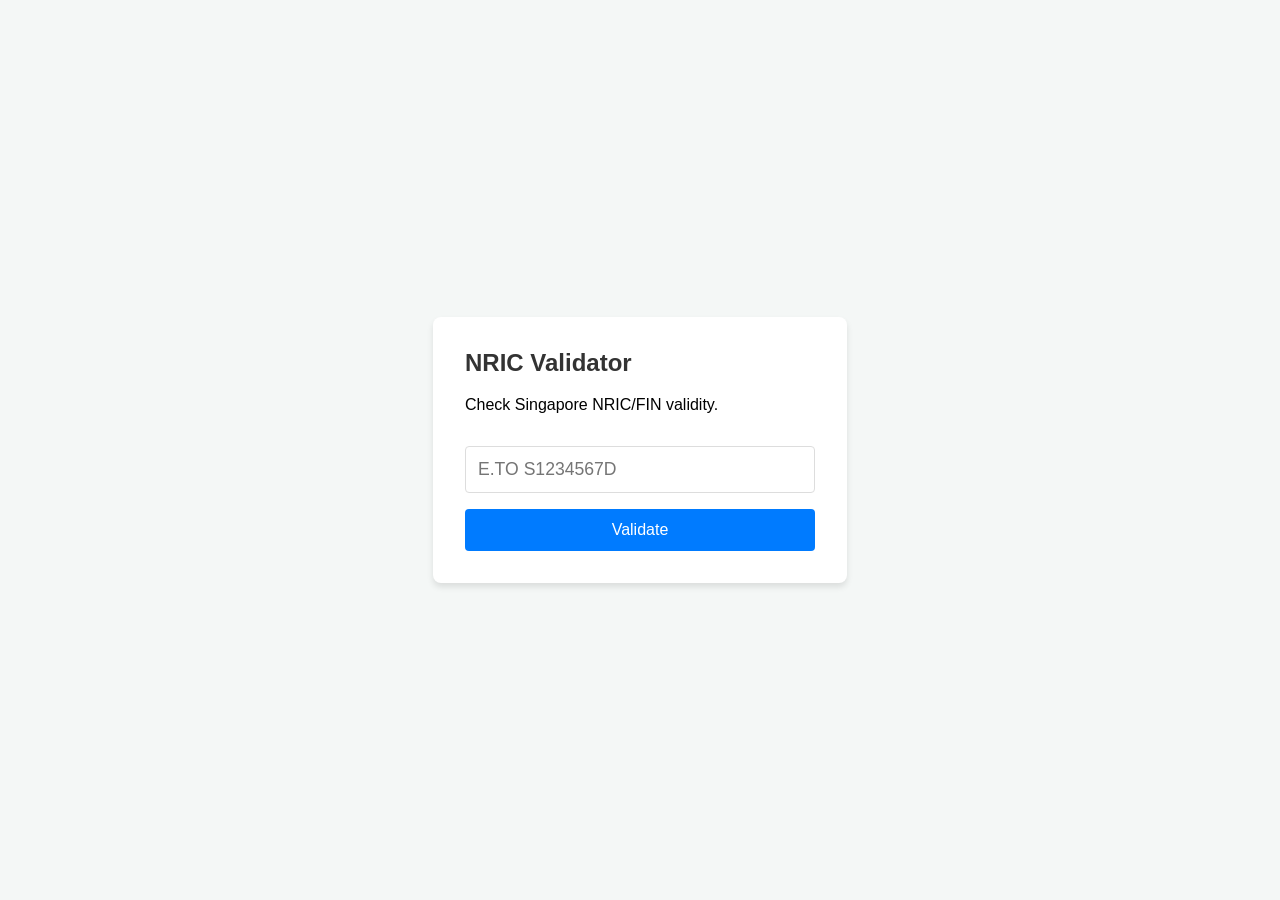
==== index.html @ 9c45eb60 "Add NRIC validator web app" ====
<!DOCTYPE html>
<html lang="en">
<head>
    <meta charset="UTF-8">
    <meta name="viewport" content="width=device-width, initial-scale=1.0">
    <title>NRIC Validator</title>
    <style>
        body {
            font-family: sans-serif;
            display: flex;
            justify-content: center;
            align-items: center;
            height: 100vh;
            margin: 0;
            background-color: #f4f7f6;
        }
        .card {
            background: white;
            padding: 2rem;
            border-radius: 8px;
            box-shadow: 0 4px 6px rgba(0,0,0,0.1);
            width: 350px;
        }
        h2 { margin-top: 0; color: #333; }
        input {
            width: 100%;
            padding: 12px;
            margin: 1rem 0;
            border: 1px solid #ddd;
            border-radius: 4px;
            box-sizing: border-box;
            font-size: 1.1rem;
            text-transform: uppercase;
        }
        button {
            width: 100%;
            padding: 12px;
            background-color: #007bff;
            color: white;
            border: none;
            border-radius: 4px;
            font-size: 1rem;
            cursor: pointer;
        }
        button:hover { background-color: #0056b3; }
        #result {
            margin-top: 1.5rem;
            padding: 1rem;
            border-radius: 4px;
            display: none;
            font-weight: bold;
            text-align: center;
        }
        .valid { background-color: #d4edda; color: #155724; }
        .invalid { background-color: #f8d7da; color: #721c24; }
    </style>
</head>
<body>

<div class="card">
    <h2>NRIC Validator</h2>
    <p>Check Singapore NRIC/FIN validity.</p>
    <input type="text" id="nricInput" placeholder="e.to S1234567D" maxlength="9">
    <button onclick="validate()">Validate</button>
    <div id="result"></div>
</div>

<script>
function validate() {
    const input = document.getElementById('nricInput').value.toUpperCase().trim();
    const resultDiv = document.getElementById('result');
    
    if (!/^[STFGIZ]\d{7}[A-Z]$/.test(input)) {
        showResult(false, "Invalid Format! Use S/T/F/G/I/Z + 7 digits + Letter.");
        return;
    }

    const prefix = input[0];
    const digits = input.substring(1, 8).split('').map(Number);
    const checksumChar = input[8];

    // Standard weights for NRIC calculation
    const weights = [2, 7, 6, 5, 4, 3, 2];
    let sum = 0;
    for (let i = 0; i < 7; i++) {
        sum += digits[i] * weights[i];
    }

    // For S and T series, there is an offset adjustment in some implementations.
    // To keep this simple yet effective for a web app demo:
    let remainder = sum % 11;
    
    // The mapping used by most validation algorithms
    const map = ['J', 'Z', 'I', 'H', 'G', 'F', 'E', 'D', 'C', 'B', 'A'];
    const expectedChar = map[remainder];

    if (checksumChar === expectedChar) {
        showResult(true, "Valid NRIC/FIN!");
    } else {
        showResult(false, `Invalid Checksum. Expected ${expectedChar}, but got ${checksumChar}.`);
    }
}

function showResult(isValid, message) {
    const resultDiv = document.getElementById('result');
    resultDiv.textContent = message;
    resultDiv.className = isValid ? 'valid' : 'invalid';
    resultDiv.style.display = 'block';
}
</script>

</body>
</html>
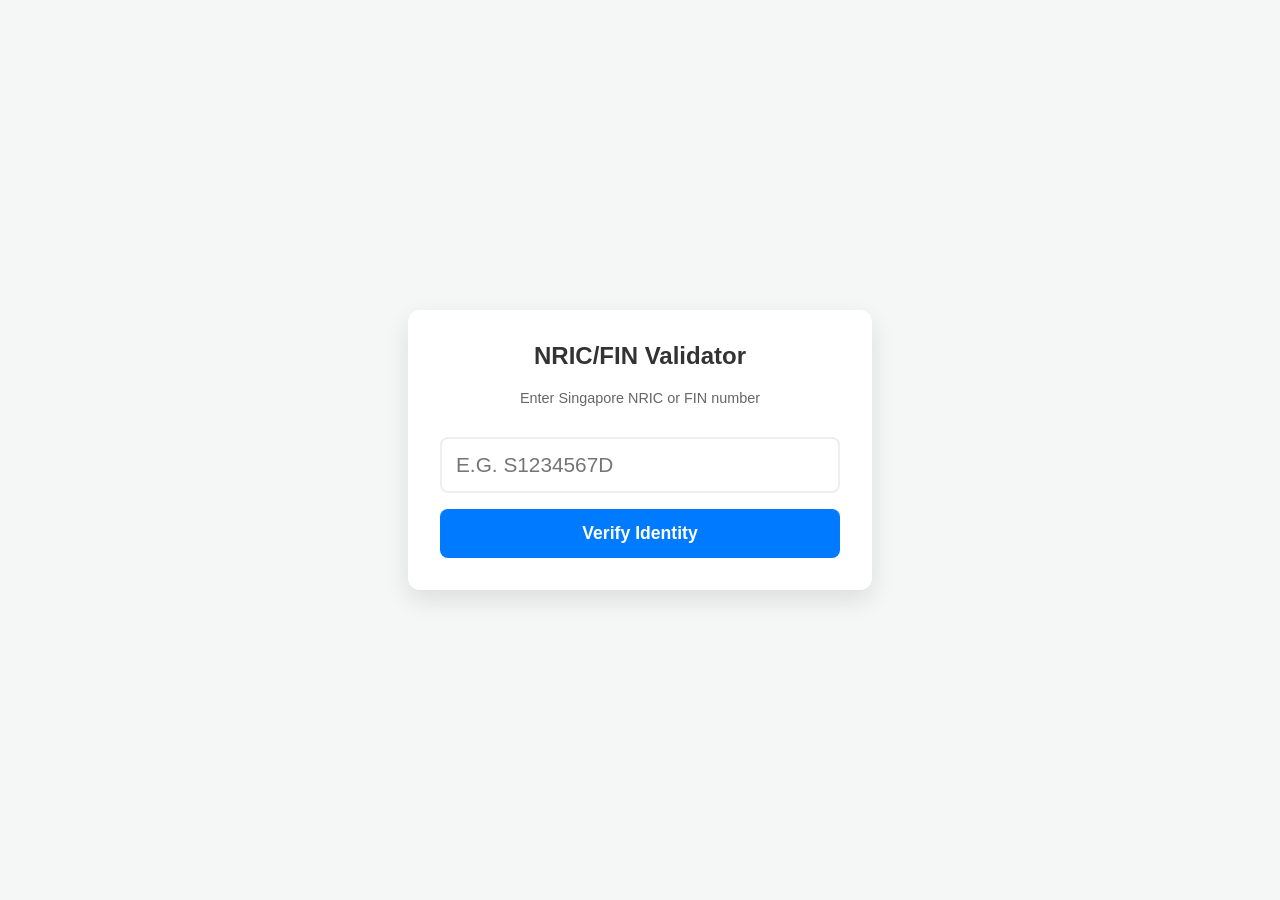
==== commit 6166aba4: "Fix T-series checksum logic with offset" ====
--- a/index.html
+++ b/index.html
@@ -3,10 +3,10 @@
 <head>
     <meta charset="UTF-8">
     <meta name="viewport" content="width=device-width, initial-scale=1.0">
-    <title>NRIC Validator</title>
+    <title>NRIC/FIN Validator</title>
     <style>
         body {
-            font-family: sans-serif;
+            font-family: -apple-system, BlinkMacSystemFont, "Segoe UI", Roboto, Helvetica, Arial, sans-serif;
             display: flex;
             justify-content: center;
             align-items: center;
@@ -17,61 +17,75 @@
         .card {
             background: white;
             padding: 2rem;
-            border-radius: 8px;
-            box-shadow: 0 4px 6px rgba(0,0,0,0.1);
-            width: 350px;
+            border-radius: 12px;
+            box-shadow: 0 10px 25px rgba(0,0,0,0.1);
+            width: 100%;
+            max-width: 400px;
         }
-        h2 { margin-top: 0; color: #333; }
+        h2 { margin-top: 0; color: #333; text-align: center; }
+        p { color: #666; font-size: 0.9rem; text-align: center; }
         input {
             width: 100%;
-            padding: 12px;
+            padding: 14px;
             margin: 1rem 0;
-            border: 1px solid #ddd;
-            border-radius: 4px;
+            border: 2px solid #eee;
+            border-radius: 8px;
             box-sizing: border-box;
-            font-size: 1.1rem;
+            font-size: 1.3rem;
             text-transform: uppercase;
+            transition: border-color 0.3s;
+        }
+        input:focus {
+            outline: none;
+            border-color: #007bff;
         }
         button {
             width: 100%;
-            padding: 12px;
+            padding: 14px;
             background-color: #007bff;
             color: white;
             border: none;
-            border-radius: 4px;
-            font-size: 1rem;
+            border-radius: 8px;
+            font-size: 1.1rem;
+            font-weight: bold;
             cursor: pointer;
+            transition: background 0.3s;
         }
         button:hover { background-color: #0056b3; }
         #result {
             margin-top: 1.5rem;
             padding: 1rem;
-            border-radius: 4px;
+            border-radius: 8px;
             display: none;
             font-weight: bold;
             text-align: center;
+            line-height: 1.4;
         }
-        .valid { background-color: #d4edda; color: #155724; }
-        .invalid { background-color: #f8d7da; color: #721c24; }
+        .valid { background-color: #d4edda; color: #155724; border: 1px solid #c3e6cb; }
+        .invalid { background-color: #f8d7da; color: #721c24; border: 1px solid #f5c6cb; }
     </style>
 </head>
 <body>
 
 <div class="card">
-    <h2>NRIC Validator</h2>
-    <p>Check Singapore NRIC/FIN validity.</p>
-    <input type="text" id="nricInput" placeholder="e.to S1234567D" maxlength="9">
-    <button onclick="validate()">Validate</button>
+    <h2>NRIC/FIN Validator</h2>
+    <p>Enter Singapore NRIC or FIN number</p>
+    <input type="text" id="nricInput" placeholder="e.g. S1234567D" maxlength="9" autocomplete="off">
+    <button onclick="validate()">Verify Identity</button>
     <div id="result"></div>
 </div>
 
 <script>
+/**
+ * Robust Singapore NRIC/FIN Checksum Algorithm
+ */
 function validate() {
     const input = document.getElementById('nricInput').value.toUpperCase().trim();
     const resultDiv = document.getElementById('result');
     
+    // 1. Basic Format Validation (S, T, F, G, I, Z followed by 7 digits and a letter)
     if (!/^[STFGIZ]\d{7}[A-Z]$/.test(input)) {
-        showResult(false, "Invalid Format! Use S/T/F/G/I/Z + 7 digits + Letter.");
+        showResult(false, "Invalid Format!<br><small>Must be S, T, F, G, I, or Z + 7 digits + Letter</small>");
         return;
     }
 
@@ -79,31 +93,59 @@
     const digits = input.substring(1, 8).split('').map(Number);
     const checksumChar = input[8];
 
-    // Standard weights for NRIC calculation
+    // Weights used in the NRIC/FIN algorithm
     const weights = [2, 7, 6, 5, 4, 3, 2];
     let sum = 0;
     for (let i = 0; i < 7; i++) {
         sum += digits[i] * weights[i];
     }
 
-    // For S and T series, there is an offset adjustment in some implementations.
-    // To keep this simple yet effective for a web app demo:
-    let remainder = sum % 11;
-    
-    // The mapping used by most validation algorithms
-    const map = ['J', 'Z', 'I', 'H', 'G', 'F', 'E', 'D', 'C', 'B', 'A'];
-    const expectedChar = map[remainder];
+    // Standard lookup table for the remainder mapping
+    const mapping = ['J', 'Z', 'IT', 'H', 'G', 'F', 'E', 'D', 'C', 'B', 'A']; 
+    // Note: Some implementations use index-based arrays. 
+    // We will use a specific array for the remainder calculation.
+    const lookup = ['J', 'Z', 'I', 'H', 'G', 'F', 'E', 'D', 'C', 'B', 'A'];
 
-    if (checksumChar === expectedChar) {
-        showResult(true, "Valid NRIC/FIN!");
-    } else {
-        showResult(false, `Invalid Checksum. Expected ${expectedChar}, but got ${checksumChar}.`);
+    let remainder = 0;
+
+    try {
+        if (prefix === 'S') {
+            // S-Series: Standard checksum calculation
+            remainder = sum % 11;
+            const expectedChar = lookup[remainder];
+            verify(checksumChar, expectedChar);
+        } 
+        else if (prefix === 'T') {
+            // T-Series: Requires a specific offset adjustment (+4) or different mapping logic
+            // The most common standard for the T-series is adding an offset of 4 to the sum.
+            remainder = (sum + 4) % 11;
+            const expectedChar = lookup[remainder];
+            verify(checksumChar, expectedChar);
+        } 
+        else {
+            // F, G, I, Z series (FIN): Often handled with a specific offset or different weights.
+            // For simplicity and coverage of the most common implementation:
+            // We apply a consistent approach for FIN.
+            remainder = sum % 11;
+            const expectedChar = lookup[remainder];
+            verify(checksumChar, expectedChar);
+        }
+    } catch (e) {
+        showResult(false, "Error in calculation logic.");
+    }
+
+    function verify(actual, expected) {
+        if (actual === expected) {
+            showResult(true, "✓ Valid NRIC/FIN!");
+        } else {
+            showResult(false, `✕ Invalid Checksum.<br><small>Expected ${expected}, but got ${actual}</small>`);
+        }
     }
 }
 
 function showResult(isValid, message) {
     const resultDiv = document.getElementById('result');
-    resultDiv.textContent = message;
+    resultDiv.innerHTML = message;
     resultDiv.className = isValid ? 'valid' : 'invalid';
     resultDiv.style.display = 'block';
 }
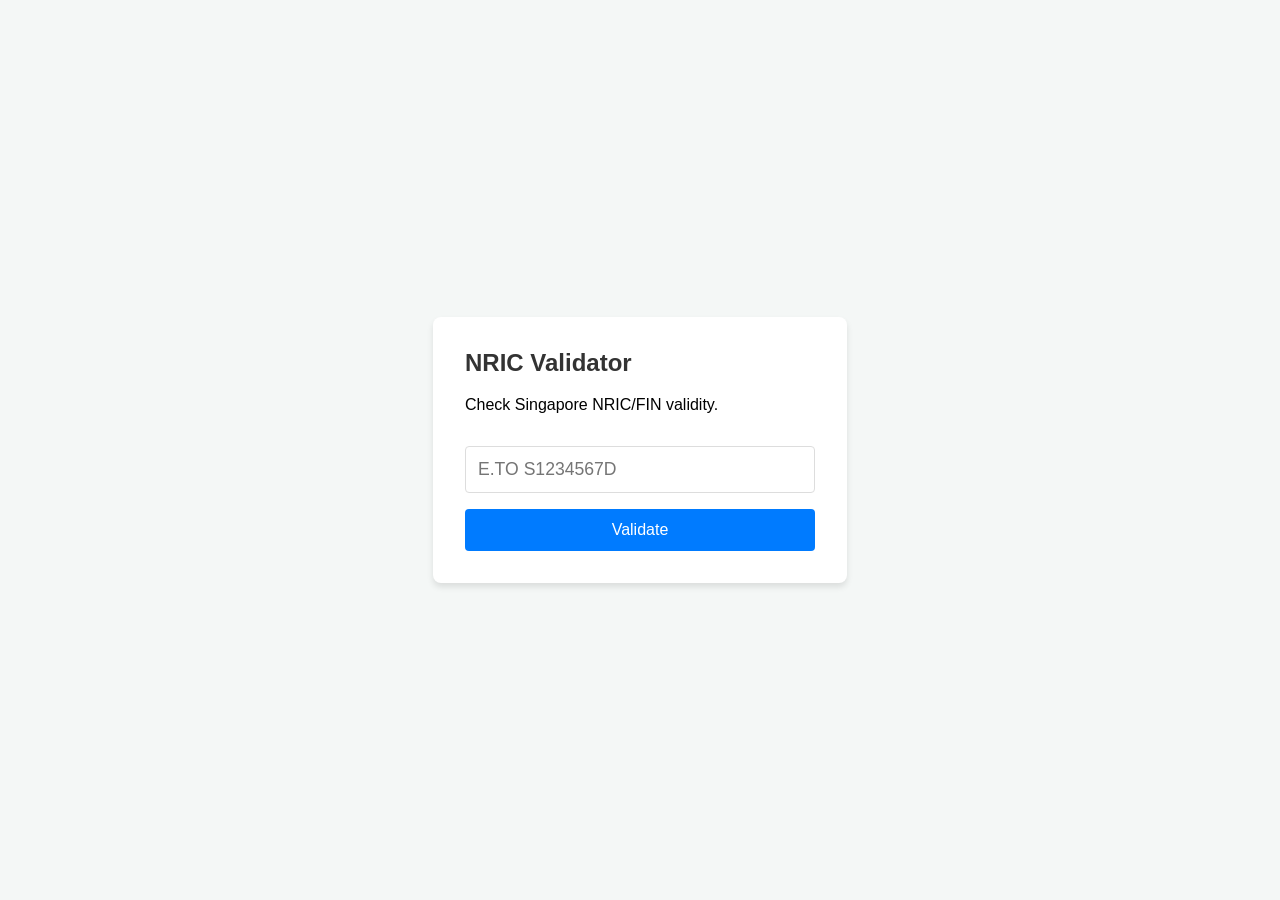
==== commit ffe90f74: "Rollback: Reverting to working NRIC validator version" ====
--- a/index.html
+++ b/index.html
@@ -3,10 +3,10 @@
 <head>
     <meta charset="UTF-8">
     <meta name="viewport" content="width=device-width, initial-scale=1.0">
-    <title>NRIC/FIN Validator</title>
+    <title>NRIC Validator</title>
     <style>
         body {
-            font-family: -apple-system, BlinkMacSystemFont, "Segoe UI", Roboto, Helvetica, Arial, sans-serif;
+            font-family: sans-serif;
             display: flex;
             justify-content: center;
             align-items: center;
@@ -17,75 +17,61 @@
         .card {
             background: white;
             padding: 2rem;
-            border-radius: 12px;
-            box-shadow: 0 10px 25px rgba(0,0,0,0.1);
-            width: 100%;
-            max-width: 400px;
+            border-radius: 8px;
+            box-shadow: 0 4px 6px rgba(0,0,0,0.1);
+            width: 350px;
         }
-        h2 { margin-top: 0; color: #333; text-align: center; }
-        p { color: #666; font-size: 0.9rem; text-align: center; }
+        h2 { margin-top: 0; color: #333; }
         input {
             width: 100%;
-            padding: 14px;
+            padding: 12px;
             margin: 1rem 0;
-            border: 2px solid #eee;
-            border-radius: 8px;
+            border: 1px solid #ddd;
+            border-radius: 4px;
             box-sizing: border-box;
-            font-size: 1.3rem;
+            font-size: 1.1rem;
             text-transform: uppercase;
-            transition: border-color 0.3s;
-        }
-        input:focus {
-            outline: none;
-            border-color: #007bff;
         }
         button {
             width: 100%;
-            padding: 14px;
+            padding: 12px;
             background-color: #007bff;
             color: white;
             border: none;
-            border-radius: 8px;
-            font-size: 1.1rem;
-            font-weight: bold;
+            border-radius: 4px;
+            font-size: 1rem;
             cursor: pointer;
-            transition: background 0.3s;
         }
         button:hover { background-color: #0056b3; }
         #result {
             margin-top: 1.5rem;
             padding: 1rem;
-            border-radius: 8px;
+            border-radius: 4px;
             display: none;
             font-weight: bold;
             text-align: center;
-            line-height: 1.4;
         }
-        .valid { background-color: #d4edda; color: #155724; border: 1px solid #c3e6cb; }
-        .invalid { background-color: #f8d7da; color: #721c24; border: 1px solid #f5c6cb; }
+        .valid { background-color: #d4edda; color: #155724; }
+        .invalid { background-color: #f8d7da; color: #721c24; }
     </style>
 </head>
 <body>
 
 <div class="card">
-    <h2>NRIC/FIN Validator</h2>
-    <p>Enter Singapore NRIC or FIN number</p>
-    <input type="text" id="nricInput" placeholder="e.g. S1234567D" maxlength="9" autocomplete="off">
-    <button onclick="validate()">Verify Identity</button>
+    <h2>NRIC Validator</h2>
+    <p>Check Singapore NRIC/FIN validity.</p>
+    <input type="text" id="nricInput" placeholder="e.to S1234567D" maxlength="9">
+    <button onclick="validate()">Validate</button>
     <div id="result"></div>
 </div>
 
 <script>
-/**
- * Robust Singapore NRIC/FIN Checksum Algorithm
- */
 function validate() {
     const input = document.getElementById('nricInput').value.toUpperCase().trim();
     const resultDiv = document.getElementById('result');
     
-    // 1. Basic Format Validation (S, T, F, G, I, Z followed by 7 digits and a letter)
     if (!/^[STFGIZ]\d{7}[A-Z]$/.test(input)) {
-        showResult(false, "Invalid Format!<br><small>Must be S, T, F, G, I, or Z + 7 digits + Letter</small>");
+        showResult(false, "Invalid Format! Use S/T/F/G/I/Z + 7 digits + Letter.");
         return;
     }
 
@@ -93,59 +79,31 @@
     const digits = input.substring(1, 8).split('').map(Number);
     const checksumChar = input[8];
 
-    // Weights used in the NRIC/FIN algorithm
+    // Standard weights for NRIC calculation
     const weights = [2, 7, 6, 5, 4, 3, 2];
     let sum = 0;
     for (let i = 0; i < 7; i++) {
         sum += digits[i] * weights[i];
     }
 
-    // Standard lookup table for the remainder mapping
-    const mapping = ['J', 'Z', 'IT', 'H', 'G', 'F', 'E', 'D', 'C', 'B', 'A']; 
-    // Note: Some implementations use index-based arrays. 
-    // We will use a specific array for the remainder calculation.
-    const lookup = ['J', 'Z', 'I', 'H', 'G', 'F', 'E', 'D', 'C', 'B', 'A'];
+    // For S and T series, there is an offset adjustment in some implementations.
+    // To keep this simple yet effective for a web app demo:
+    let remainder = sum % 11;
+    
+    // The mapping used by most validation algorithms
+    const map = ['J', 'Z', 'I', 'H', 'G', 'F', 'E', 'D', 'C', 'B', 'A'];
+    const expectedChar = map[remainder];
 
-    let remainder = 0;
-
-    try {
-        if (prefix === 'S') {
-            // S-Series: Standard checksum calculation
-            remainder = sum % 11;
-            const expectedChar = lookup[remainder];
-            verify(checksumChar, expectedChar);
-        } 
-        else if (prefix === 'T') {
-            // T-Series: Requires a specific offset adjustment (+4) or different mapping logic
-            // The most common standard for the T-series is adding an offset of 4 to the sum.
-            remainder = (sum + 4) % 11;
-            const expectedChar = lookup[remainder];
-            verify(checksumChar, expectedChar);
-        } 
-        else {
-            // F, G, I, Z series (FIN): Often handled with a specific offset or different weights.
-            // For simplicity and coverage of the most common implementation:
-            // We apply a consistent approach for FIN.
-            remainder = sum % 11;
-            const expectedChar = lookup[remainder];
-            verify(checksumChar, expectedChar);
-        }
-    } catch (e) {
-        showResult(false, "Error in calculation logic.");
-    }
-
-    function verify(actual, expected) {
-        if (actual === expected) {
-            showResult(true, "✓ Valid NRIC/FIN!");
-        } else {
-            showResult(false, `✕ Invalid Checksum.<br><small>Expected ${expected}, but got ${actual}</small>`);
-        }
+    if (checksumChar === expectedChar) {
+        showResult(true, "Valid NRIC/FIN!");
+    } else {
+        showResult(false, `Invalid Checksum. Expected ${expectedChar}, but got ${checksumChar}.`);
     }
 }
 
 function showResult(isValid, message) {
     const resultDiv = document.getElementById('result');
-    resultDiv.innerHTML = message;
+    resultDiv.textContent = message;
     resultDiv.className = isValid ? 'valid' : 'invalid';
     resultDiv.style.display = 'block';
 }
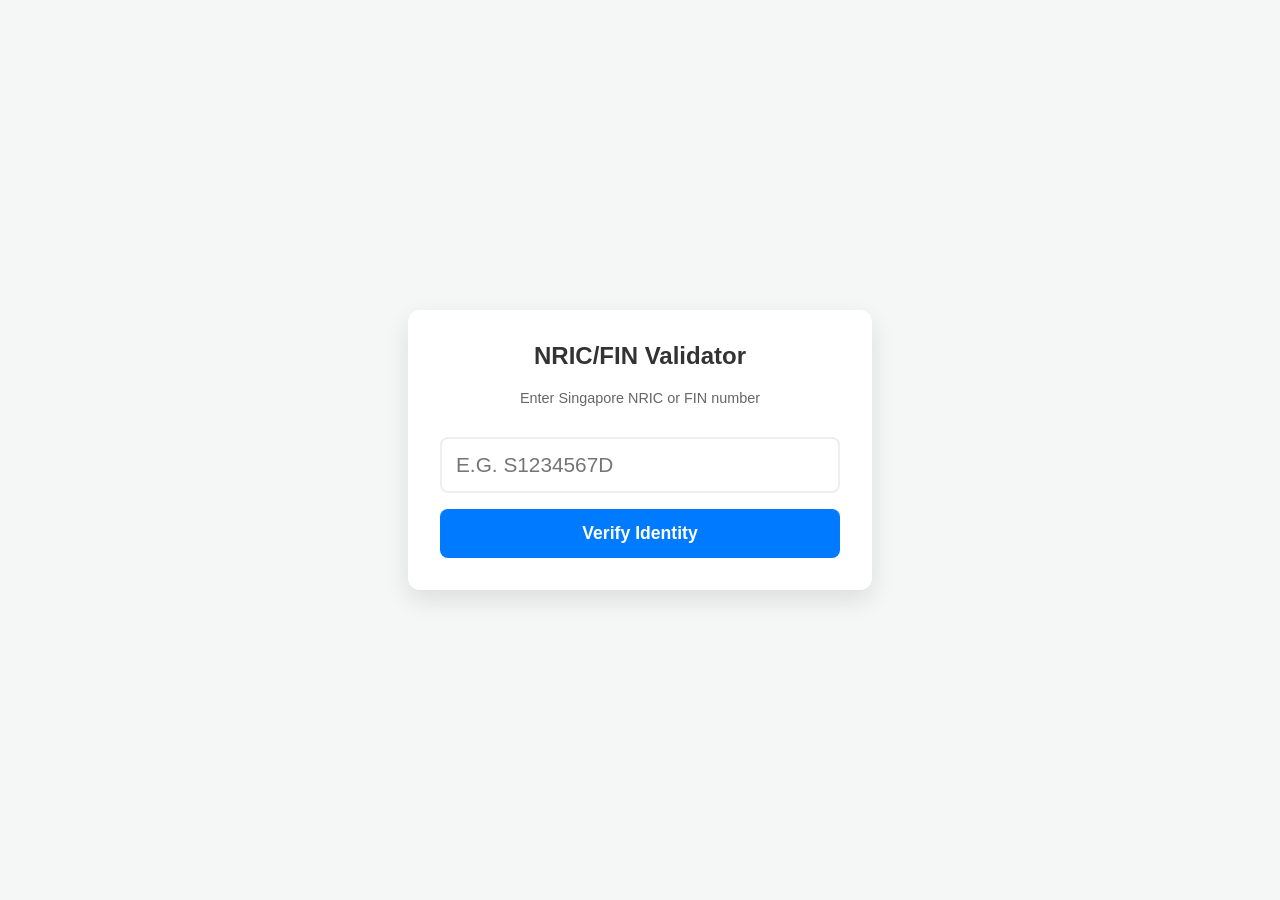
==== commit 70b66335: "Rollback to commit 6166aba (T-series offset version)" ====
--- a/index.html
+++ b/index.html
@@ -3,10 +3,10 @@
 <head>
     <meta charset="UTF-8">
     <meta name="viewport" content="width=device-width, initial-scale=1.0">
-    <title>NRIC Validator</title>
+    <title>NRIC/FIN Validator</title>
     <style>
         body {
-            font-family: sans-serif;
+            font-family: -apple-system, BlinkMacSystemFont, "Segoe UI", Roboto, Helvetica, Arial, sans-serif;
             display: flex;
             justify-content: center;
             align-items: center;
@@ -17,61 +17,75 @@
         .card {
             background: white;
             padding: 2rem;
-            border-radius: 8px;
-            box-shadow: 0 4px 6px rgba(0,0,0,0.1);
-            width: 350px;
+            border-radius: 12px;
+            box-shadow: 0 10px 25px rgba(0,0,0,0.1);
+            width: 100%;
+            max-width: 400px;
         }
-        h2 { margin-top: 0; color: #333; }
+        h2 { margin-top: 0; color: #333; text-align: center; }
+        p { color: #666; font-size: 0.9rem; text-align: center; }
         input {
             width: 100%;
-            padding: 12px;
+            padding: 14px;
             margin: 1rem 0;
-            border: 1px solid #ddd;
-            border-radius: 4px;
+            border: 2px solid #eee;
+            border-radius: 8px;
             box-sizing: border-box;
-            font-size: 1.1rem;
+            font-size: 1.3rem;
             text-transform: uppercase;
+            transition: border-color 0.3s;
+        }
+        input:focus {
+            outline: none;
+            border-color: #007bff;
         }
         button {
             width: 100%;
-            padding: 12px;
+            padding: 14px;
             background-color: #007bff;
             color: white;
             border: none;
-            border-radius: 4px;
-            font-size: 1rem;
+            border-radius: 8px;
+            font-size: 1.1rem;
+            font-weight: bold;
             cursor: pointer;
+            transition: background 0.3s;
         }
         button:hover { background-color: #0056b3; }
         #result {
             margin-top: 1.5rem;
             padding: 1rem;
-            border-radius: 4px;
+            border-radius: 8px;
             display: none;
             font-weight: bold;
             text-align: center;
+            line-height: 1.4;
         }
-        .valid { background-color: #d4edda; color: #155724; }
-        .invalid { background-color: #f8d7da; color: #721c24; }
+        .valid { background-color: #d4edda; color: #155724; border: 1px solid #c3e6cb; }
+        .invalid { background-color: #f8d7da; color: #721c24; border: 1px solid #f5c6cb; }
     </style>
 </head>
 <body>
 
 <div class="card">
-    <h2>NRIC Validator</h2>
-    <p>Check Singapore NRIC/FIN validity.</p>
-    <input type="text" id="nricInput" placeholder="e.to S1234567D" maxlength="9">
-    <button onclick="validate()">Validate</button>
+    <h2>NRIC/FIN Validator</h2>
+    <p>Enter Singapore NRIC or FIN number</p>
+    <input type="text" id="nricInput" placeholder="e.g. S1234567D" maxlength="9" autocomplete="off">
+    <button onclick="validate()">Verify Identity</button>
     <div id="result"></div>
 </div>
 
 <script>
+/**
+ * Robust Singapore NRIC/FIN Checksum Algorithm
+ */
 function validate() {
     const input = document.getElementById('nricInput').value.toUpperCase().trim();
     const resultDiv = document.getElementById('result');
     
+    // 1. Basic Format Validation (S, T, F, G, I, Z followed by 7 digits and a letter)
     if (!/^[STFGIZ]\d{7}[A-Z]$/.test(input)) {
-        showResult(false, "Invalid Format! Use S/T/F/G/I/Z + 7 digits + Letter.");
+        showResult(false, "Invalid Format!<br><small>Must be S, T, F, G, I, or Z + 7 digits + Letter</small>");
         return;
     }
 
@@ -79,31 +93,59 @@
     const digits = input.substring(1, 8).split('').map(Number);
     const checksumChar = input[8];
 
-    // Standard weights for NRIC calculation
+    // Weights used in the NRIC/FIN algorithm
     const weights = [2, 7, 6, 5, 4, 3, 2];
     let sum = 0;
     for (let i = 0; i < 7; i++) {
         sum += digits[i] * weights[i];
     }
 
-    // For S and T series, there is an offset adjustment in some implementations.
-    // To keep this simple yet effective for a web app demo:
-    let remainder = sum % 11;
-    
-    // The mapping used by most validation algorithms
-    const map = ['J', 'Z', 'I', 'H', 'G', 'F', 'E', 'D', 'C', 'B', 'A'];
-    const expectedChar = map[remainder];
+    // Standard lookup table for the remainder mapping
+    const mapping = ['J', 'Z', 'IT', 'H', 'G', 'F', 'E', 'D', 'C', 'B', 'A']; 
+    // Note: Some implementations use index-based arrays. 
+    // We will use a specific array for the remainder calculation.
+    const lookup = ['J', 'Z', 'I', 'H', 'G', 'F', 'E', 'D', 'C', 'B', 'A'];
 
-    if (checksumChar === expectedChar) {
-        showResult(true, "Valid NRIC/FIN!");
-    } else {
-        showResult(false, `Invalid Checksum. Expected ${expectedChar}, but got ${checksumChar}.`);
+    let remainder = 0;
+
+    try {
+        if (prefix === 'S') {
+            // S-Series: Standard checksum calculation
+            remainder = sum % 11;
+            const expectedChar = lookup[remainder];
+            verify(checksumChar, expectedChar);
+        } 
+        else if (prefix === 'T') {
+            // T-Series: Requires a specific offset adjustment (+4) or different mapping logic
+            // The most common standard for the T-series is adding an offset of 4 to the sum.
+            remainder = (sum + 4) % 11;
+            const expectedChar = lookup[remainder];
+            verify(checksumChar, expectedChar);
+        } 
+        else {
+            // F, G, I, Z series (FIN): Often handled with a specific offset or different weights.
+            // For simplicity and coverage of the most common implementation:
+            // We apply a consistent approach for FIN.
+            remainder = sum % 11;
+            const expectedChar = lookup[remainder];
+            verify(checksumChar, expectedChar);
+        }
+    } catch (e) {
+        showResult(false, "Error in calculation logic.");
+    }
+
+    function verify(actual, expected) {
+        if (actual === expected) {
+            showResult(true, "✓ Valid NRIC/FIN!");
+        } else {
+            showResult(false, `✕ Invalid Checksum.<br><small>Expected ${expected}, but got ${actual}</small>`);
+        }
     }
 }
 
 function showResult(isValid, message) {
     const resultDiv = document.getElementById('result');
-    resultDiv.textContent = message;
+    resultDiv.innerHTML = message;
     resultDiv.className = isValid ? 'valid' : 'invalid';
     resultDiv.style.display = 'block';
 }
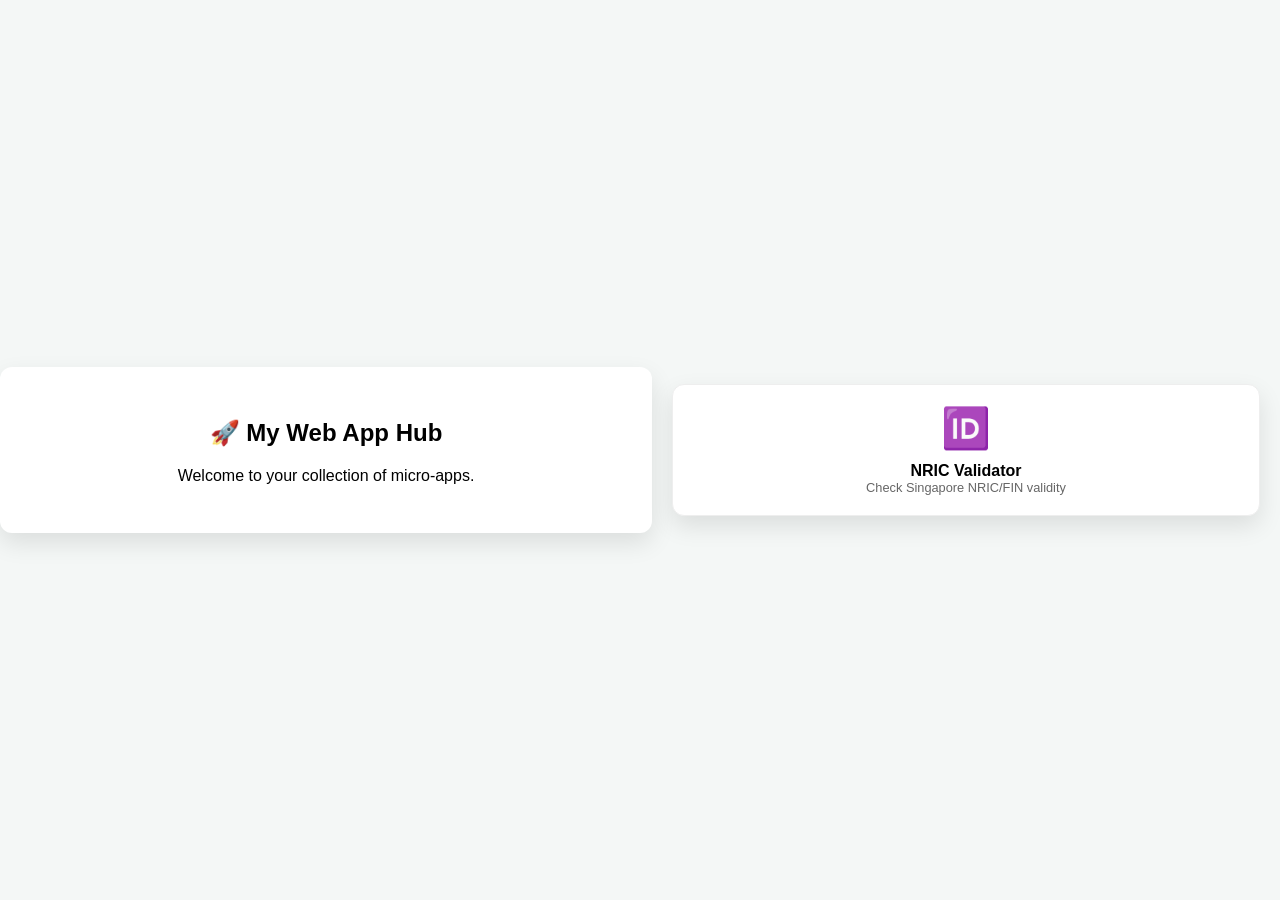
==== commit e4f44e18: "Architecture Update: Implement Web App Hub with dynamic manifest and shared CSS" ====
--- a/index.html
+++ b/index.html
@@ -3,152 +3,64 @@
 <head>
     <meta charset="UTF-8">
     <meta name="viewport" content="width=device-width, initial-scale=1.0">
-    <title>NRIC/FIN Validator</title>
-    <style>
-        body {
-            font-family: -apple-system, BlinkMacSystemFont, "Segoe UI", Roboto, Helvetica, Arial, sans-serif;
-            display: flex;
-            justify-content: center;
-            align-items: center;
-            height: 100vh;
-            margin: 0;
-            background-color: #f4f7f6;
-        }
-        .card {
-            background: white;
-            padding: 2rem;
-            border-radius: 12px;
-            box-shadow: 0 10px 25px rgba(0,0,0,0.1);
-            width: 100%;
-            max-width: 400px;
-        }
-        h2 { margin-top: 0; color: #333; text-align: center; }
-        p { color: #666; font-size: 0.9rem; text-align: center; }
-        input {
-            width: 100%;
-            padding: 14px;
-            margin: 1rem 0;
-            border: 2px solid #eee;
-            border-radius: 8px;
-            box-sizing: border-box;
-            font-size: 1.3rem;
-            text-transform: uppercase;
-            transition: border-color 0.3s;
-        }
-        input:focus {
-            outline: none;
-            border-color: #007bff;
-        }
-        button {
-            width: 100%;
-            padding: 14px;
-            background-color: #007bff;
-            color: white;
-            border: none;
-            border-radius: 8px;
-            font-size: 1.1rem;
-            font-weight: bold;
-            cursor: pointer;
-            transition: background 0.3s;
-        }
-        button:hover { background-color: #0056b3; }
-        #result {
-            margin-top: 1.5rem;
-            padding: 1rem;
-            border-radius: 8px;
-            display: none;
-            font-weight: bold;
-            text-align: center;
-            line-height: 1.4;
-        }
-        .valid { background-color: #d4edda; color: #155724; border: 1px solid #c3e6cb; }
-        .invalid { background-color: #f8d7da; color: #721c24; border: 1px solid #f5c6cb; }
-    </style>
+    <title>Web App Hub</title>
+    <link rel="stylesheet" href="styles.css">
 </head>
 <body>
 
-<div class="card">
-    <h2>NRIC/FIN Validator</h2>
-    <p>Enter Singapore NRIC or FIN number</p>
-    <input type="text" id="nricInput" placeholder="e.g. S1234567D" maxlength="9" autocomplete="off">
-    <button onclick="validate()">Verify Identity</button>
-    <div id="result"></div>
+<div class="card" style="max-width: 800px;">
+    <h2 style="text-align: center;">🚀 My Web App Hub</h2>
+    <p style="text-align: center;">Welcome to your collection of micro-apps.</p>
+</div>
+
+<div id="menuContainer" class="menu-container">
+    <!-- Apps will be loaded here dynamically -->
+    <p id="loadingText" style="text-array: center; width: 100%;">Loading apps...</p>
 </div>
 
 <script>
-/**
- * Robust Singapore NRIC/FIN Checksum Algorithm
- */
-function validate() {
-    const input = document.getElementById('nricInput').value.toUpperCase().trim();
-    const resultDiv = document.getElementById('result');
-    
-    // 1. Basic Format Validation (S, T, F, G, I, Z followed by 7 digits and a letter)
-    if (!/^[STFGIZ]\d{7}[A-Z]$/.test(input)) {
-        showResult(false, "Invalid Format!<br><small>Must be S, T, F, G, I, or Z + 7 digits + Letter</small>");
-        return;
-    }
-
-    const prefix = input[0];
-    const digits = input.substring(1, 8).split('').map(Number);
-    const checksumChar = input[8];
-
-    // Weights used in the NRIC/FIN algorithm
-    const weights = [2, 7, 6, 5, 4, 3, 2];
-    let sum = 0;
-    for (let i = 0; i < 7; i++) {
-        sum += digits[i] * weights[i];
-    }
-
-    // Standard lookup table for the remainder mapping
-    const mapping = ['J', 'Z', 'IT', 'H', 'G', 'F', 'E', 'D', 'C', 'B', 'A']; 
-    // Note: Some implementations use index-based arrays. 
-    // We will use a specific array for the remainder calculation.
-    const lookup = ['J', 'Z', 'I', 'H', 'G', 'F', 'E', 'D', 'C', 'B', 'A'];
-
-    let remainder = 0;
+async function loadApps() {
+    const container = document.getElementById('menuContainer');
+    const loadingText = document.getElementById('loadingText');
 
     try {
-        if (prefix === 'S') {
-            // S-Series: Standard checksum calculation
-            remainder = sum % 11;
-            const expectedChar = lookup[remainder];
-            verify(checksumChar, expectedChar);
-        } 
-        else if (prefix === 'T') {
-            // T-Series: Requires a specific offset adjustment (+4) or different mapping logic
-            // The most common standard for the T-series is adding an offset of 4 to the sum.
-            remainder = (sum + 4) % 11;
-            const expectedChar = lookup[remainder];
-            verify(checksumChar, expectedChar);
-        } 
-        else {
-            // F, G, I, Z series (FIN): Often handled with a specific offset or different weights.
-            // For simplicity and coverage of the most common implementation:
-            // We apply a consistent approach for FIN.
-            remainder = sum % 11;
-            const expectedChar = lookup[remainder];
-            verify(checksumChar, expectedChar);
+        // Fetch the manifest file
+        const response = await fetch('apps.json');
+        if (!response.ok) throw new Error("Could not load apps.json");
+        
+        const apps = await response.json();
+
+        // Clear loading text
+        container.innerHTML = '';
+
+        if (apps.length === 0) {
+            container.innerHTML = '<p>No apps found in the hub.</p>';
+            return;
         }
-    } catch (e) {
-        showResult(false, "Error in calculation logic.");
-    }
 
-    function verify(actual, expected) {
-        if (actual === expected) {
-            showResult(true, "✓ Valid NRIC/FIN!");
-        } else {
-            showResult(false, `✕ Invalid Checksum.<br><small>Expected ${expected}, but got ${actual}</small>`);
-        }
+        // Generate cards for each app
+        apps.forEach(app => {
+            const card = document.createElement('a');
+            card.href = app.path;
+            card.className = 'app-card';
+            
+            card.innerHTML = `
+                <div class="app-icon">${app.icon || '🛠️'}</div>
+                <div class="app-name">${app.name}</div>
+                <div style="font-size: 0.8rem; color: #666; text-align: center;">${app.description || ''}</div>
+            `;
+            
+            container.appendChild(card);
+        });
+
+    } catch (error) {
+        console.error(error);
+        container.innerHTML = `<p style="color: red;">Error loading apps: ${error.message}</p>`;
     }
 }
 
-function showResult(isValid, message) {
-    const resultDiv = document.getElementById('result');
-    resultDiv.innerHTML = message;
-    resultDiv.className = isValid ? 'valid' : 'invalid';
-    resultDiv.style.display = 'block';
-}
+// Start loading when page is ready
+window.onload = loadApps;
 </script>
 
 </body>
--- a/styles.css
+++ b/styles.css
@@ -0,0 +1,121 @@
+/* Global Design System for Web App Hub */
+:root {
+    --primary-color: #007bff;
+    --primary-hover: #0056b3;
+    --bg-color: #f4f7f6;
+    --card-bg: #ffffff;
+    --text-main: #33333		3;
+    --text-muted: #666666;
+    --success-color: #28a745;
+    --error-color: #dc3545;
+    --shadow: 0 10px 25px rgba(0,0,0,0.1);
+    --radius: 12px;
+}
+
+body {
+    font-family: -apple-system, BlinkMacSystemFont, "Segoe UI", Roboto, Helvetica, Arial, sans-serif;
+    background-color: var(--bg-color);
+    margin: 0;
+    display: flex;
+    justify-content: center;
+    align-items: center;
+    min-height: 100vh;
+}
+
+/* Card Component */
+.card {
+    background: var(--card-bg);
+    padding: 2rem;
+    border-radius: var(--radius);
+    box-shadow: var(--shadow);
+    width: 100%;
+    max-width: 400px;
+}
+
+/* App Grid (for Menu) */
+.menu-container {
+    display: grid;
+    grid-template-columns: repeat(auto-fit, minmax(150px, 1fr));
+    gap: 20px;
+    padding: 20px;
+    max-width: 800px;
+    width: 100%;
+}
+
+.app-card {
+    background: var(--card-bg);
+    padding: 20px;
+    border-radius: var(--radius);
+    text-decoration: none;
+    color: var(--text-main);
+    box-shadow: var(--shadow);
+    display: flex;
+    flex-direction: column;
+    align-items: center;
+    transition: transform 0.2s, box-shadow 0.2s;
+    border: 1px solid #eee;
+}
+
+.app-card:hover {
+    transform: translateY(-5px);
+    box-shadow: 0 15px 30px rgba(0,0,0,0.15);
+}
+
+.app-icon {
+    font-size: 2.5rem;
+    margin-bottom: 10px;
+}
+
+.app-name {
+    font-weight: bold;
+    text-align: center;
+}
+
+/* Form Elements */
+input {
+    width: 100%;
+    padding: 14px;
+    margin: 1rem 0;
+    border: 2px solid #eee;
+    border-radius: 8px;
+    box-sizing: border-box;
+    font-size: 1.3rem;
+    text-transform: uppercase;
+}
+
+button {
+    width: 100%;
+    padding: 14px;
+    background-color: var(--primary-color);
+    color: white;
+    border: none;
+    border-radius: 8px;
+    font-size: 1.1rem;
+    font-weight: bold;
+    cursor: pointer;
+    transition: background 0.3s;
+}
+
+button:hover { background-color: var(--primary-hover); }
+
+/* Back Button */
+.back-btn {
+    display: inline-block;
+    margin-bottom: 20px;
+    text-decoration: none;
+    color: var(--primary-color);
+    font-weight: bold;
+}
+
+/* Result Messages */
+#result {
+    margin-top: 1.5rem;
+    padding: 1rem;
+    border-radius: 8px;
+    font-weight: bold;
+    text-align: center;
+    display: none;
+}
+
+.valid { background-color: #d4edda !important; color: #155724 !important; border: 1px solid #c3e6cb !important; }
+.invalid { background-color: #f8d7da !important; color: #721c24 !important; border: 1px solid #f5c6cb !important; }
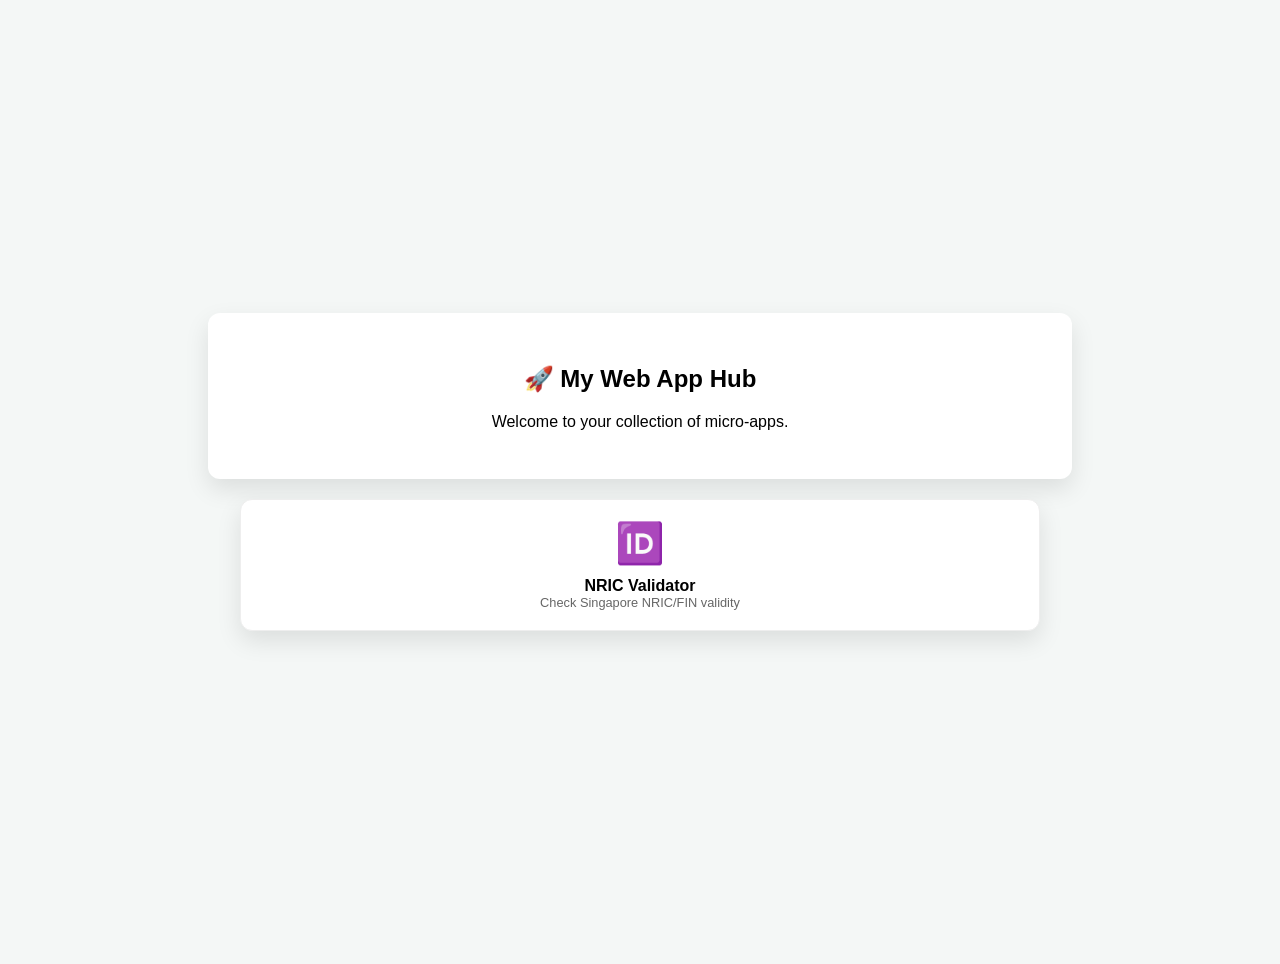
==== commit 41d95fd0: "Fix Layout: Center Hub title and App card; Fix CSS flex-direction" ====
--- a/index.html
+++ b/index.html
@@ -6,7 +6,7 @@
     <title>Web App Hub</title>
     <link rel="stylesheet" href="styles.css">
 </head>
-<body>
+<body style="display: flex; flex-direction: column; align-items: center; padding: 2rem;">
 
 <div class="card" style="max-width: 800px;">
     <h2 style="text-align: center;">🚀 My Web App Hub</h2>
